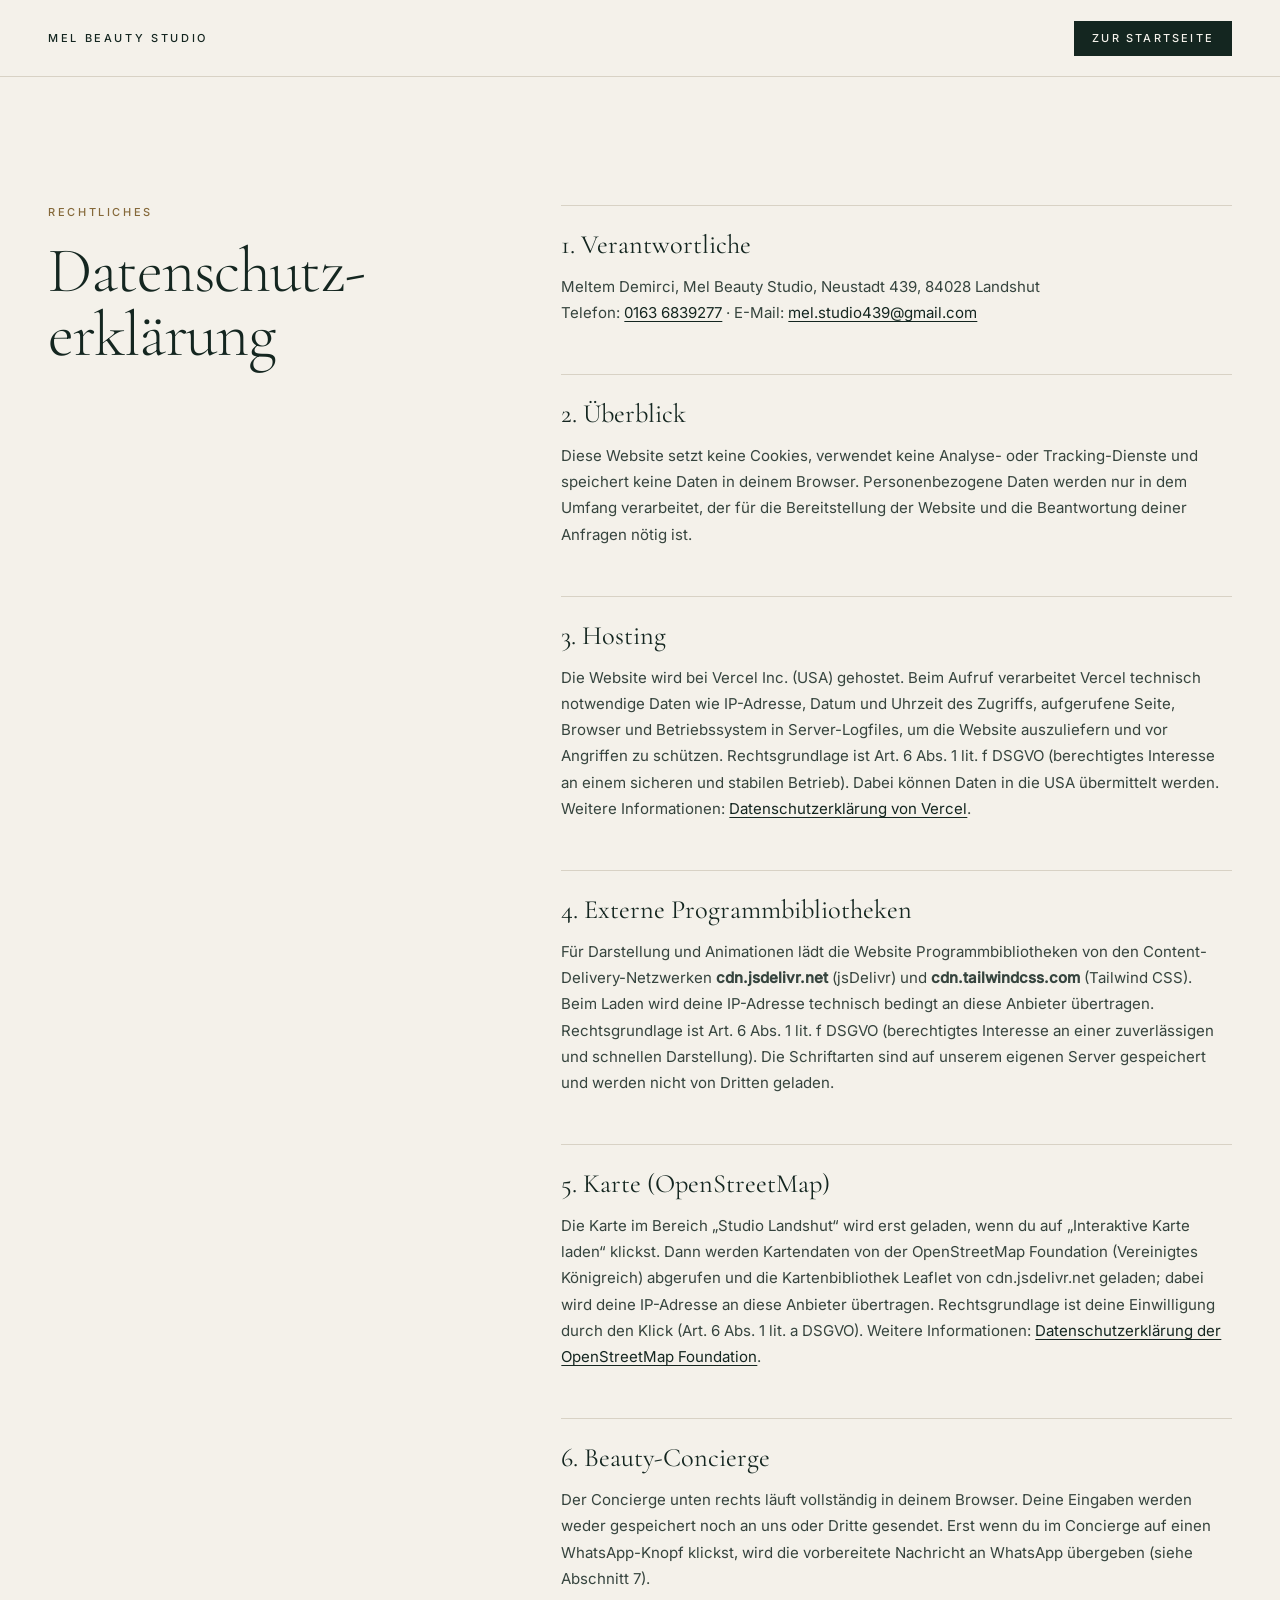
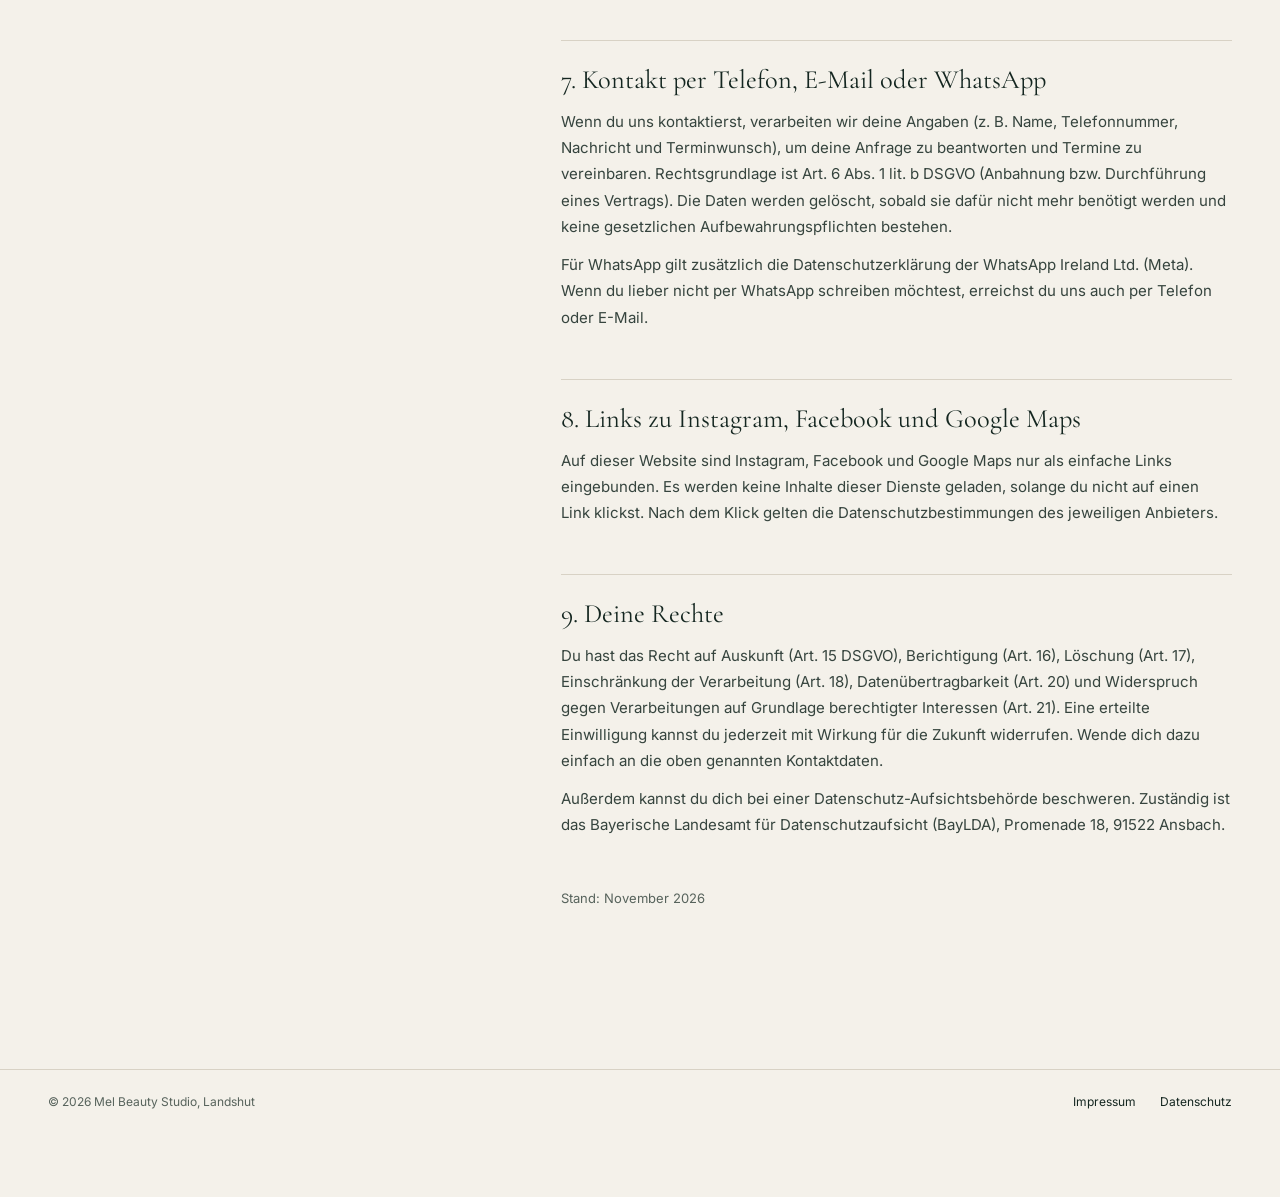
==== datenschutz.html @ f7a26588 "Impressum und Datenschutz als eigene Seiten, im Footer verlinkt Co-Authored-By: Claude Opus 5.5 <nor" ====
<!doctype html>
<html lang="de">
<head>
<meta charset="utf-8">
<meta name="viewport" content="width=device-width, initial-scale=1, viewport-fit=cover">
<title>Datenschutz | Mel Beauty Studio Landshut</title>
<meta name="robots" content="noindex, follow">
<meta name="theme-color" content="#F4F1EA">
<link rel="preload" href="fonts/inter-latin-400-normal.woff2" as="font" type="font/woff2" crossorigin>
<link rel="stylesheet" href="assets/nav-hero.css">
<link rel="stylesheet" href="assets/footer.css">
<link rel="stylesheet" href="assets/legal.css">
</head>
<body>
<header class="legal-top">
  <div class="legal-top__in">
    <a class="legal-top__brand" href="./">Mel Beauty Studio</a>
    <a class="legal-top__back" href="./">Zur Startseite</a>
  </div>
</header>

<main class="legal">
  <div class="legal__head">
    <p class="legal__eyebrow">Rechtliches</p>
    <h1 class="legal__h1">Datenschutz&shy;erklärung</h1>
  </div>
  <div class="legal__body">
    <h2>1. Verantwortliche</h2>
    <p>Meltem Demirci, Mel Beauty Studio, Neustadt 439, 84028 Landshut<br>
    Telefon: <a href="tel:+491636839277">0163 6839277</a> · E-Mail: <a href="mailto:mel.studio439@gmail.com">mel.studio439@gmail.com</a></p>

    <h2>2. Überblick</h2>
    <p>Diese Website setzt keine Cookies, verwendet keine Analyse- oder Tracking-Dienste und speichert keine Daten in deinem Browser. Personenbezogene Daten werden nur in dem Umfang verarbeitet, der für die Bereitstellung der Website und die Beantwortung deiner Anfragen nötig ist.</p>

    <h2>3. Hosting</h2>
    <p>Die Website wird bei Vercel Inc. (USA) gehostet. Beim Aufruf verarbeitet Vercel technisch notwendige Daten wie IP-Adresse, Datum und Uhrzeit des Zugriffs, aufgerufene Seite, Browser und Betriebssystem in Server-Logfiles, um die Website auszuliefern und vor Angriffen zu schützen. Rechtsgrundlage ist Art. 6 Abs. 1 lit. f DSGVO (berechtigtes Interesse an einem sicheren und stabilen Betrieb). Dabei können Daten in die USA übermittelt werden. Weitere Informationen: <a href="https://vercel.com/legal/privacy-policy" target="_blank" rel="noopener">Datenschutzerklärung von Vercel</a>.</p>

    <h2>4. Externe Programmbibliotheken</h2>
    <p>Für Darstellung und Animationen lädt die Website Programmbibliotheken von den Content-Delivery-Netzwerken <b>cdn.jsdelivr.net</b> (jsDelivr) und <b>cdn.tailwindcss.com</b> (Tailwind CSS). Beim Laden wird deine IP-Adresse technisch bedingt an diese Anbieter übertragen. Rechtsgrundlage ist Art. 6 Abs. 1 lit. f DSGVO (berechtigtes Interesse an einer zuverlässigen und schnellen Darstellung). Die Schriftarten sind auf unserem eigenen Server gespeichert und werden nicht von Dritten geladen.</p>

    <h2>5. Karte (OpenStreetMap)</h2>
    <p>Die Karte im Bereich „Studio Landshut“ wird erst geladen, wenn du auf „Interaktive Karte laden“ klickst. Dann werden Kartendaten von der OpenStreetMap Foundation (Vereinigtes Königreich) abgerufen und die Kartenbibliothek Leaflet von cdn.jsdelivr.net geladen; dabei wird deine IP-Adresse an diese Anbieter übertragen. Rechtsgrundlage ist deine Einwilligung durch den Klick (Art. 6 Abs. 1 lit. a DSGVO). Weitere Informationen: <a href="https://osmfoundation.org/wiki/Privacy_Policy" target="_blank" rel="noopener">Datenschutzerklärung der OpenStreetMap Foundation</a>.</p>

    <h2>6. Beauty-Concierge</h2>
    <p>Der Concierge unten rechts läuft vollständig in deinem Browser. Deine Eingaben werden weder gespeichert noch an uns oder Dritte gesendet. Erst wenn du im Concierge auf einen WhatsApp-Knopf klickst, wird die vorbereitete Nachricht an WhatsApp übergeben (siehe Abschnitt 7).</p>

    <h2>7. Kontakt per Telefon, E-Mail oder WhatsApp</h2>
    <p>Wenn du uns kontaktierst, verarbeiten wir deine Angaben (z.&nbsp;B. Name, Telefonnummer, Nachricht und Terminwunsch), um deine Anfrage zu beantworten und Termine zu vereinbaren. Rechtsgrundlage ist Art. 6 Abs. 1 lit. b DSGVO (Anbahnung bzw. Durchführung eines Vertrags). Die Daten werden gelöscht, sobald sie dafür nicht mehr benötigt werden und keine gesetzlichen Aufbewahrungspflichten bestehen.</p>
    <p>Für WhatsApp gilt zusätzlich die Datenschutzerklärung der WhatsApp Ireland Ltd. (Meta). Wenn du lieber nicht per WhatsApp schreiben möchtest, erreichst du uns auch per Telefon oder E-Mail.</p>

    <h2>8. Links zu Instagram, Facebook und Google Maps</h2>
    <p>Auf dieser Website sind Instagram, Facebook und Google Maps nur als einfache Links eingebunden. Es werden keine Inhalte dieser Dienste geladen, solange du nicht auf einen Link klickst. Nach dem Klick gelten die Datenschutzbestimmungen des jeweiligen Anbieters.</p>

    <h2>9. Deine Rechte</h2>
    <p>Du hast das Recht auf Auskunft (Art. 15 DSGVO), Berichtigung (Art. 16), Löschung (Art. 17), Einschränkung der Verarbeitung (Art. 18), Datenübertragbarkeit (Art. 20) und Widerspruch gegen Verarbeitungen auf Grundlage berechtigter Interessen (Art. 21). Eine erteilte Einwilligung kannst du jederzeit mit Wirkung für die Zukunft widerrufen. Wende dich dazu einfach an die oben genannten Kontaktdaten.</p>
    <p>Außerdem kannst du dich bei einer Datenschutz-Aufsichtsbehörde beschweren. Zuständig ist das Bayerische Landesamt für Datenschutzaufsicht (BayLDA), Promenade 18, 91522 Ansbach.</p>

    <p class="legal__stand">Stand: November 2026</p>
  </div>
</main>

<footer class="foot-x">
  <div class="foot-x__bar">
    <div class="foot-x__barin">
      <span>© 2026 Mel Beauty Studio, Landshut</span>
      <span class="foot-x__legal"><a href="impressum.html">Impressum</a><a href="datenschutz.html" aria-current="page">Datenschutz</a></span>
    </div>
  </div>
</footer>
</body>
</html>
---- assets/nav-hero.css ----
/* =========================================================
   Mel Beauty Studio · Navigation & Hero (Section-Rebuild, Schritt 1)
   Design-System als Custom Properties, keine Extra-Effekte.
   ========================================================= */

@font-face{font-family:"Cormorant Garamond";src:url(../fonts/cormorant-garamond-latin-300-normal.woff2) format("woff2");font-weight:300;font-style:normal;font-display:swap}
@font-face{font-family:"Cormorant Garamond";src:url(../fonts/cormorant-garamond-latin-300-italic.woff2) format("woff2");font-weight:300;font-style:italic;font-display:swap}
@font-face{font-family:"Cormorant Garamond";src:url(../fonts/cormorant-garamond-latin-400-normal.woff2) format("woff2");font-weight:400;font-style:normal;font-display:swap}
@font-face{font-family:"Cormorant Garamond";src:url(../fonts/cormorant-garamond-latin-400-italic.woff2) format("woff2");font-weight:400;font-style:italic;font-display:swap}
@font-face{font-family:"Inter";src:url(../fonts/inter-latin-300-normal.woff2) format("woff2");font-weight:300;font-display:swap}
@font-face{font-family:"Inter";src:url(../fonts/inter-latin-400-normal.woff2) format("woff2");font-weight:400;font-display:swap}
@font-face{font-family:"Inter";src:url(../fonts/inter-latin-500-normal.woff2) format("woff2");font-weight:500;font-display:swap}

:root{
  --bg-primary:#F4F1EA;        /* Warmes Papier-Beige */
  --text-primary:#142620;      /* Tiefes Tannengrün */
  --border-hairline:#D8D2C5;   /* 1px Linien */
  --accent-gold:#B89758;       /* Mattes Messing (Linien, Deko) */
  --accent-gold-text:#85693A;  /* Messing für kleine Schrift: 4,6:1 auf --bg-primary */
  --font-display:"Cormorant Garamond",Georgia,serif;
  --font-ui:"Inter",system-ui,-apple-system,"Segoe UI",sans-serif;
  --nav-h:76px;
}
body{background:var(--bg-primary)}

/* ---------------- Navigation ---------------- */
.nav-x{position:fixed;inset:0 0 auto 0;z-index:50;height:var(--nav-h);background:var(--bg-primary);border-bottom:1px solid var(--border-hairline);font-family:var(--font-ui);color:var(--text-primary)}
.nav-x__inner{max-width:1400px;height:100%;margin:0 auto;padding:0 1.5rem;display:grid;grid-template-columns:1fr auto;align-items:center;gap:1rem}
.nav-x__brand{font-size:11px;font-weight:500;letter-spacing:.24em;text-transform:uppercase;text-decoration:none;color:var(--text-primary);white-space:nowrap}
.nav-x__links{display:none}
.nav-x__links a{position:relative;font-size:12px;font-weight:400;letter-spacing:.08em;text-decoration:none;color:var(--text-primary);padding:.35rem 0;
  background:linear-gradient(currentColor,currentColor) 100% 100%/0 1px no-repeat;transition:background-size .5s cubic-bezier(.22,1,.36,1)}
.nav-x__links a:hover,.nav-x__links a.is-active{background-size:100% 1px;background-position:0 100%}
.nav-x__right{display:flex;align-items:center;justify-content:flex-end;gap:.5rem}
.nav-x__cta{border-radius:0;padding:10px 20px;background:var(--text-primary);color:var(--bg-primary);font-family:var(--font-ui);font-size:11px;font-weight:500;letter-spacing:.2em;text-transform:uppercase;line-height:1;white-space:nowrap;transition:background-color .3s}
.nav-x__cta:hover{background:#1F3A31}
.nav-x__cta:focus-visible,.nav-x__brand:focus-visible,.nav-x__links a:focus-visible,.hero-x__link:focus-visible{outline:1px solid var(--text-primary);outline-offset:4px}
.nav-x__burger{position:relative;width:36px;height:36px;display:grid;place-items:center}
.nav-x__burger span{position:absolute;left:9px;right:9px;height:1px;background:var(--text-primary);transition:transform .4s cubic-bezier(.22,1,.36,1)}
.nav-x__burger span:first-child{transform:translateY(-3.5px)}
.nav-x__burger span:last-child{transform:translateY(3.5px)}
.nav-x__burger[aria-expanded="true"] span:first-child{transform:rotate(45deg)}
.nav-x__burger[aria-expanded="true"] span:last-child{transform:rotate(-45deg)}
.mnav{background:var(--bg-primary)}
.mnav nav a{color:var(--text-primary)!important;font-family:var(--font-display)!important;font-weight:300!important;border-color:var(--border-hairline)!important}

/* Schmale Handys: Brand und Button etwas kompakter, damit alles in eine Zeile passt */
@media (max-width:639px){
  .nav-x__brand{font-size:10px;letter-spacing:.18em}
  .nav-x__cta{padding:10px 14px;font-size:10px;letter-spacing:.14em}
}
@media (min-width:768px){
  .nav-x__inner{padding:0 3rem;grid-template-columns:1fr auto 1fr}
  .nav-x__links{display:flex;gap:2.5rem;justify-content:center}
  .nav-x__burger{display:none}
}

/* ---------------- Hero ---------------- */
.hero-x{position:relative;background:var(--bg-primary);color:var(--text-primary);font-family:var(--font-ui)}
.hero-x__wrap{max-width:1400px;margin:0 auto;padding:7rem 1.5rem 5rem}
.hero-x__eyebrow{margin:0 0 1.5rem;font-size:11px;font-weight:500;letter-spacing:.24em;text-transform:uppercase;color:var(--accent-gold-text)}
.hero-x__title{margin:0;font-family:var(--font-display);font-weight:300;font-size:clamp(3rem,5.5vw,5.4rem);line-height:.98;letter-spacing:-.02em;color:var(--text-primary);text-wrap:balance}
.hero-x__title em{font-style:italic;font-weight:300;color:inherit}
.hero-x__rule{display:block;width:4rem;height:1px;margin:2rem 0;background:var(--border-hairline)}
.hero-x__sub{max-width:28rem;margin:0;font-size:15px;font-weight:400;line-height:1.75;color:rgba(20,38,32,.8)}
.hero-x__link{display:inline-block;margin-top:2rem;padding-bottom:4px;font-size:12px;font-weight:500;letter-spacing:.12em;text-transform:uppercase;text-decoration:none;color:var(--text-primary);
  background:linear-gradient(currentColor,currentColor) 0 100%/100% 1px no-repeat;transition:background-size .6s cubic-bezier(.22,1,.36,1)}
.hero-x__link:hover{background-size:0 1px;background-position:100% 100%}

.hero-x__media{position:relative;margin-top:3.5rem}
.hero-x__main{position:relative;margin:0 0 0 auto;width:100%;aspect-ratio:3/4;overflow:hidden;border-radius:0;background:var(--border-hairline)}
.hero-x__main img,.hero-x__detail img{display:block;width:100%;height:100%;object-fit:cover;object-position:center}
.hero-x__detail{position:relative;z-index:10;margin:-6rem 0 0;width:10rem;aspect-ratio:1;overflow:hidden;border-radius:0;border:8px solid var(--bg-primary);background:var(--border-hairline)}

@media (min-width:768px){
  .hero-x__wrap{padding:9rem 3rem 5rem}
  .hero-x__main{width:85%}
  .hero-x__detail{width:12rem}
}
@media (min-width:1024px){
  .hero-x__wrap{display:grid;grid-template-columns:repeat(12,minmax(0,1fr));column-gap:3rem;align-items:end}
  .hero-x__text{grid-column:span 6 / span 6;padding-bottom:1rem}
  .hero-x__media{grid-column:span 6 / span 6;margin-top:0}
}
/* Handy: Detailbild kleiner, Hauptbild nicht zu hoch */
@media (max-width:767px){
  .hero-x__main{width:88%}
  .hero-x__detail{width:8.5rem;margin-top:-4.5rem;border-width:6px}
}
---- assets/footer.css ----
/* =========================================================
   Mel Beauty Studio · Abschluss & Footer
   (Section-Rebuild, Schritt 8) – nutzt das Design-System aus nav-hero.css
   ========================================================= */

/* ---------------- Abschluss: dunkelgrüne Fläche ---------------- */
.cta-x{position:relative;z-index:1;background:var(--text-primary);color:var(--bg-primary);font-family:var(--font-ui)}
.cta-x ::selection{background:var(--accent-gold);color:var(--text-primary)}
.cta-x__wrap{max-width:1400px;margin:0 auto;padding:6rem 1.5rem;display:grid;gap:2.5rem}
.cta-x__eyebrow{margin:0 0 1.25rem;font-size:11px;font-weight:500;letter-spacing:.24em;text-transform:uppercase;color:var(--accent-gold)}
.cta-x__h2{margin:0;font-family:var(--font-display);font-weight:300;font-size:clamp(2.6rem,6vw,5.4rem);line-height:1;letter-spacing:-.02em;color:var(--bg-primary)}
.cta-x__h2 em{font-style:italic;font-weight:300;color:var(--accent-gold)}
.cta-x__actions{display:flex;flex-direction:column;align-items:flex-start;gap:1.25rem}
.cta-x__btn{display:inline-flex;align-items:center;gap:.75rem;padding:16px 26px;border:0;border-radius:0;background:var(--bg-primary);color:var(--text-primary);font-family:var(--font-ui);font-size:11px;font-weight:500;letter-spacing:.2em;text-transform:uppercase;line-height:1;cursor:pointer;transition:background-color .3s}
.cta-x__btn:hover{background:#E6E0D3}
.cta-x__btn:focus-visible,.cta-x__link:focus-visible{outline:1px solid var(--bg-primary);outline-offset:4px}
.cta-x__link{padding-bottom:3px;font-size:13px;color:rgba(244,241,234,.85);text-decoration:none;background:linear-gradient(currentColor,currentColor) 0 100%/100% 1px no-repeat;transition:background-size .6s cubic-bezier(.22,1,.36,1)}
.cta-x__link:hover{background-size:0 1px;background-position:100% 100%}

/* ---------------- Footer ---------------- */
.foot-x{position:relative;z-index:1;background:var(--bg-primary);color:var(--text-primary);font-family:var(--font-ui)}
.foot-x__wrap{max-width:1400px;margin:0 auto;padding:5rem 1.5rem 3rem;display:grid;gap:2.5rem}
.foot-x__name{margin:0;font-family:var(--font-display);font-weight:300;font-size:2rem;line-height:1.1;color:var(--text-primary)}
.foot-x__tag{margin:.6rem 0 0;font-size:11px;font-weight:500;letter-spacing:.2em;text-transform:uppercase;color:rgba(20,38,32,.7)}
.foot-x__label{margin:0 0 .9rem;font-size:11px;font-weight:500;letter-spacing:.2em;text-transform:uppercase;color:var(--accent-gold-text)}
.foot-x__col p:not(.foot-x__label){margin:0 0 1rem;font-size:14px;line-height:1.75;color:rgba(20,38,32,.8)}
.foot-x a{color:var(--text-primary);text-decoration:none;background:linear-gradient(currentColor,currentColor) 0 100%/0 1px no-repeat;transition:background-size .5s cubic-bezier(.22,1,.36,1)}
.foot-x a:hover{background-size:100% 1px}
.foot-x a:focus-visible{outline:1px solid var(--text-primary);outline-offset:3px}

/* Große, ruhige Wortmarke */
.foot-x__mark{margin:0;padding:0 1rem .12em;font-family:var(--font-display);font-weight:300;font-size:clamp(3rem,12.5vw,12.5rem);line-height:.9;letter-spacing:-.03em;text-align:center;white-space:nowrap;overflow:hidden;color:var(--text-primary);opacity:.07;user-select:none}

.foot-x__bar{border-top:1px solid var(--border-hairline)}
.foot-x__barin{max-width:1400px;margin:0 auto;padding:1.5rem 1.5rem 5.5rem;display:flex;flex-wrap:wrap;justify-content:space-between;gap:1rem;font-size:12px;color:rgba(20,38,32,.7)}
.foot-x__legal{display:flex;gap:1.5rem}

@media (min-width:640px){.foot-x__wrap{grid-template-columns:1fr 1fr}.foot-x__brand{grid-column:1 / -1}}
@media (min-width:768px){
  .cta-x__wrap{padding:8rem 3rem}
  .foot-x__wrap{padding:6rem 3rem 3rem}
  .foot-x__barin{padding:1.5rem 3rem 5.5rem}
}
@media (min-width:1024px){
  .cta-x__wrap{grid-template-columns:repeat(12,minmax(0,1fr));column-gap:3rem;align-items:end;padding:10rem 3rem}
  .cta-x__text{grid-column:1 / span 8}
  .cta-x__actions{grid-column:9 / span 4;align-items:flex-end}
  .foot-x__wrap{grid-template-columns:repeat(12,minmax(0,1fr));column-gap:3rem;padding:7rem 3rem 4rem}
  .foot-x__brand{grid-column:1 / span 5}
  .foot-x__col:nth-of-type(2){grid-column:6 / span 3}
  .foot-x__col:nth-of-type(3){grid-column:9 / span 2}
  .foot-x__col:nth-of-type(4){grid-column:11 / span 2}
}
---- assets/legal.css ----
/* =========================================================
   Mel Beauty Studio · Impressum & Datenschutz
   Eigenständige Unterseiten im Design-System aus nav-hero.css
   ========================================================= */

*,*::before,*::after{box-sizing:border-box}
body{margin:0;color:var(--text-primary);font-family:var(--font-ui);-webkit-font-smoothing:antialiased}

/* Kopfzeile: Marke + Rückweg */
.legal-top{border-bottom:1px solid var(--border-hairline)}
.legal-top__in{max-width:1400px;height:var(--nav-h);margin:0 auto;padding:0 1.5rem;display:flex;align-items:center;justify-content:space-between;gap:1rem}
.legal-top__brand{font-size:11px;font-weight:500;letter-spacing:.24em;text-transform:uppercase;color:var(--text-primary);text-decoration:none}
.legal-top__back{display:inline-block;padding:12px 18px;background:var(--text-primary);color:var(--bg-primary);font-size:11px;font-weight:500;letter-spacing:.2em;text-transform:uppercase;line-height:1;text-decoration:none;white-space:nowrap}
.legal-top__back:hover{background:#24392F}
.legal-top a:focus-visible{outline:1px solid var(--text-primary);outline-offset:3px}

/* Inhalt */
.legal{max-width:1400px;margin:0 auto;padding:4.5rem 1.5rem 6rem}
.legal__eyebrow{margin:0 0 1.25rem;font-size:11px;font-weight:500;letter-spacing:.24em;text-transform:uppercase;color:var(--accent-gold-text)}
.legal__h1{margin:0;font-family:var(--font-display);font-weight:300;font-size:clamp(2.6rem,5vw,4.4rem);line-height:1;letter-spacing:-.02em}
.legal__body{max-width:44rem;margin-top:3.5rem}
.legal__body h2{margin:3rem 0 0;padding-top:1.5rem;border-top:1px solid var(--border-hairline);font-family:var(--font-display);font-weight:400;font-size:1.65rem;line-height:1.2}
.legal__body h2:first-child{margin-top:0}
.legal__body h3{margin:1.75rem 0 0;font-size:12px;font-weight:500;letter-spacing:.16em;text-transform:uppercase}
.legal__body p,.legal__body li{font-size:15px;line-height:1.75;color:rgba(20,38,32,.85)}
.legal__body p{margin:.75rem 0 0}
.legal__body ul{margin:.75rem 0 0;padding-left:1.1rem}
.legal__body a{color:var(--text-primary);text-underline-offset:3px;text-decoration-thickness:1px}
.legal__body a:focus-visible{outline:1px solid var(--text-primary);outline-offset:3px}
.legal__stand{margin-top:3rem!important;font-size:13px!important;color:rgba(20,38,32,.7)!important}

/* Platzhalter: deutlich sichtbar, bis Mel die Angabe bestätigt */
.todo{padding:.1rem .4rem;background:#F3E3B8;color:#5A4410;font-weight:500}

@media (min-width:768px){.legal-top__in{padding:0 3rem}.legal{padding:6rem 3rem 8rem}}
@media (min-width:1024px){
  .legal{display:grid;grid-template-columns:repeat(12,minmax(0,1fr));column-gap:3rem;padding:8rem 3rem 10rem}
  .legal__head{grid-column:1 / span 4;align-self:start;position:sticky;top:3rem}
  .legal__body{grid-column:6 / span 7;margin-top:0}
}
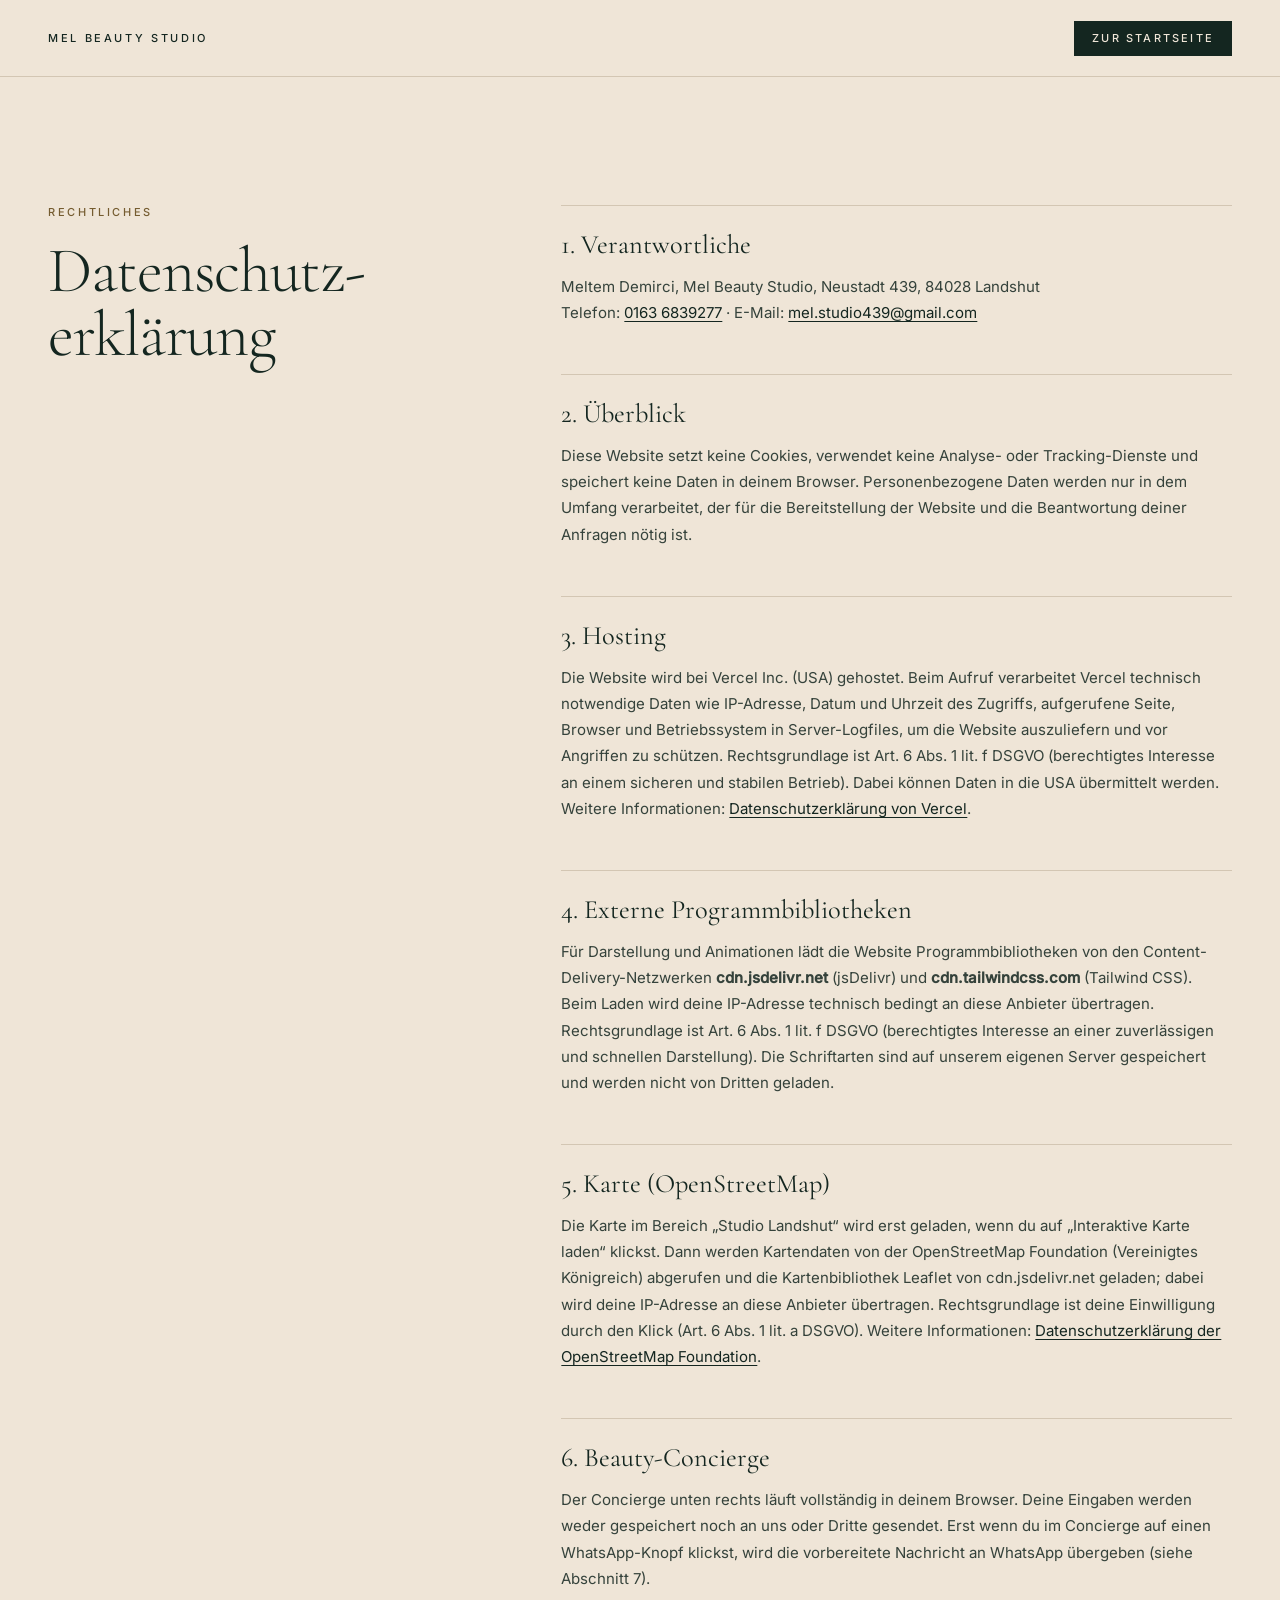
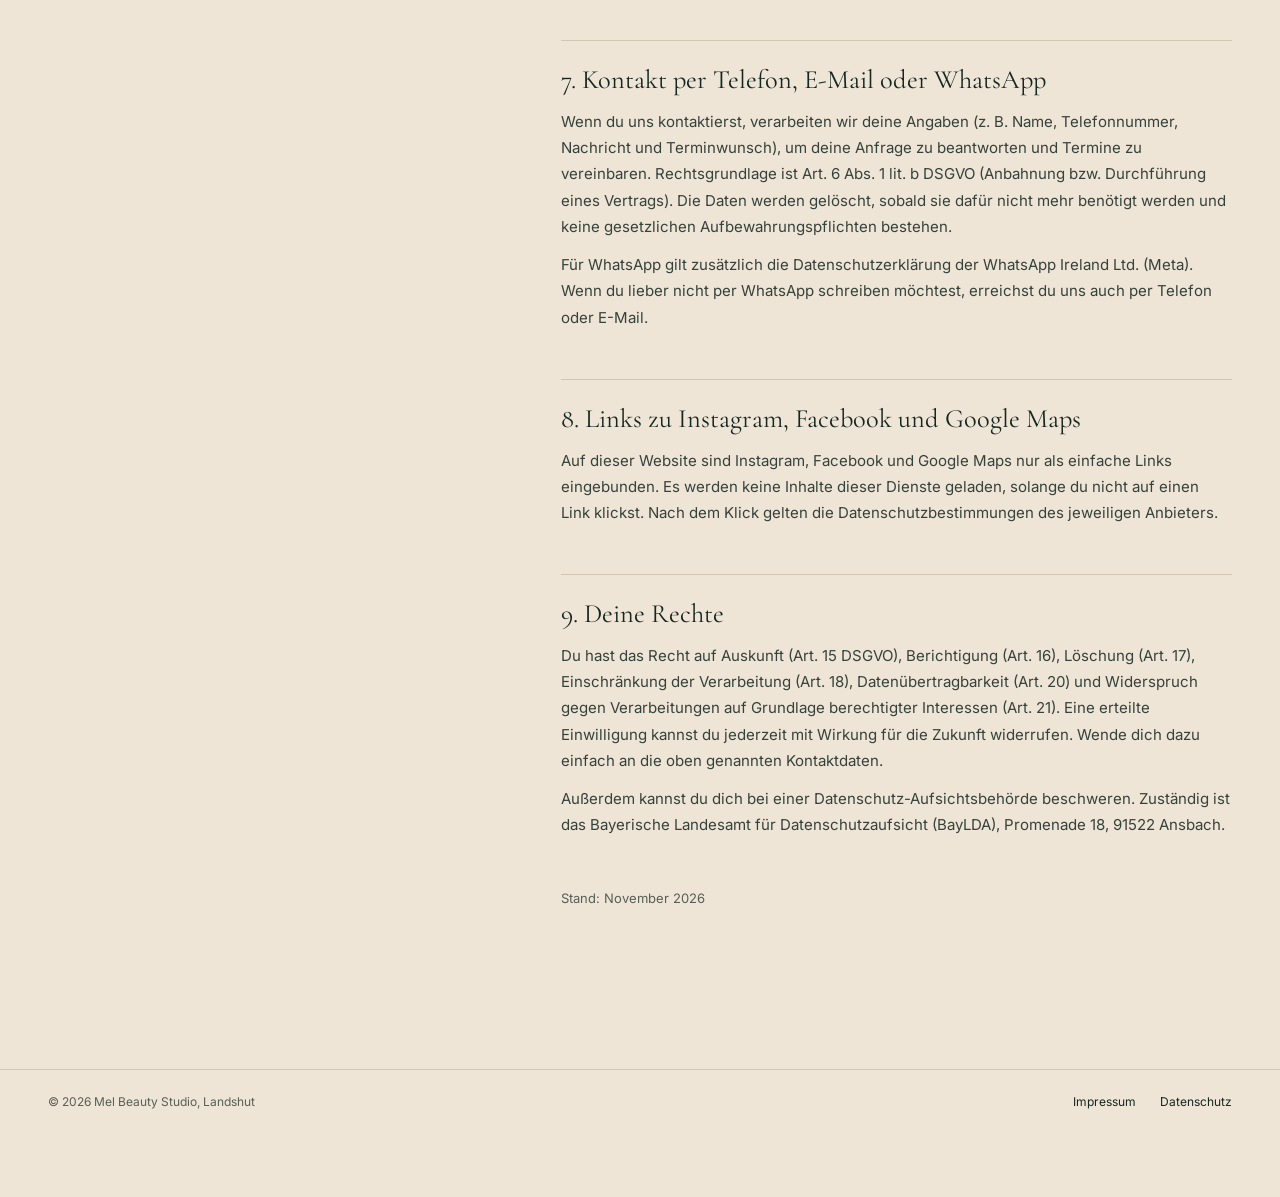
==== commit c8407258: "Farbpalette auf das Beige aus Mels Studio umgestellt Co-Authored-By: Claude Opus 5.5 <noreply@anthro" ====
--- a/datenschutz.html
+++ b/datenschutz.html
@@ -5,7 +5,7 @@
 <meta name="viewport" content="width=device-width, initial-scale=1, viewport-fit=cover">
 <title>Datenschutz | Mel Beauty Studio Landshut</title>
 <meta name="robots" content="noindex, follow">
-<meta name="theme-color" content="#F4F1EA">
+<meta name="theme-color" content="#EFE5D7">
 <link rel="preload" href="fonts/inter-latin-400-normal.woff2" as="font" type="font/woff2" crossorigin>
 <link rel="stylesheet" href="assets/nav-hero.css">
 <link rel="stylesheet" href="assets/footer.css">
--- a/assets/nav-hero.css
+++ b/assets/nav-hero.css
@@ -12,11 +12,13 @@
 @font-face{font-family:"Inter";src:url(../fonts/inter-latin-500-normal.woff2) format("woff2");font-weight:500;font-display:swap}
 
 :root{
-  --bg-primary:#F4F1EA;        /* Warmes Papier-Beige */
+  --bg-primary:#EFE5D7;        /* Studio-Beige: warmes Creme der Wände bei Mel */
+  --bg-secondary:#E7DBCA;      /* Sand: etwas tiefere Fläche für Wechsel zwischen Sektionen */
+  --bg-paper:#F7F1E8;          /* Hellstes Beige: Chat-Blasen, Eingabefelder */
   --text-primary:#142620;      /* Tiefes Tannengrün */
-  --border-hairline:#D8D2C5;   /* 1px Linien */
+  --border-hairline:#D3C6B3;   /* 1px Linien */
   --accent-gold:#B89758;       /* Mattes Messing (Linien, Deko) */
-  --accent-gold-text:#85693A;  /* Messing für kleine Schrift: 4,6:1 auf --bg-primary */
+  --accent-gold-text:#755C30;  /* Messing für kleine Schrift: 5,1:1 auf Beige, 4,6:1 auf Sand */
   --font-display:"Cormorant Garamond",Georgia,serif;
   --font-ui:"Inter",system-ui,-apple-system,"Segoe UI",sans-serif;
   --nav-h:76px;
--- a/assets/footer.css
+++ b/assets/footer.css
@@ -12,7 +12,7 @@
 .cta-x__h2 em{font-style:italic;font-weight:300;color:var(--accent-gold)}
 .cta-x__actions{display:flex;flex-direction:column;align-items:flex-start;gap:1.25rem}
 .cta-x__btn{display:inline-flex;align-items:center;gap:.75rem;padding:16px 26px;border:0;border-radius:0;background:var(--bg-primary);color:var(--text-primary);font-family:var(--font-ui);font-size:11px;font-weight:500;letter-spacing:.2em;text-transform:uppercase;line-height:1;cursor:pointer;transition:background-color .3s}
-.cta-x__btn:hover{background:#E6E0D3}
+.cta-x__btn:hover{background:var(--bg-secondary)}
 .cta-x__btn:focus-visible,.cta-x__link:focus-visible{outline:1px solid var(--bg-primary);outline-offset:4px}
 .cta-x__link{padding-bottom:3px;font-size:13px;color:rgba(244,241,234,.85);text-decoration:none;background:linear-gradient(currentColor,currentColor) 0 100%/100% 1px no-repeat;transition:background-size .6s cubic-bezier(.22,1,.36,1)}
 .cta-x__link:hover{background-size:0 1px;background-position:100% 100%}
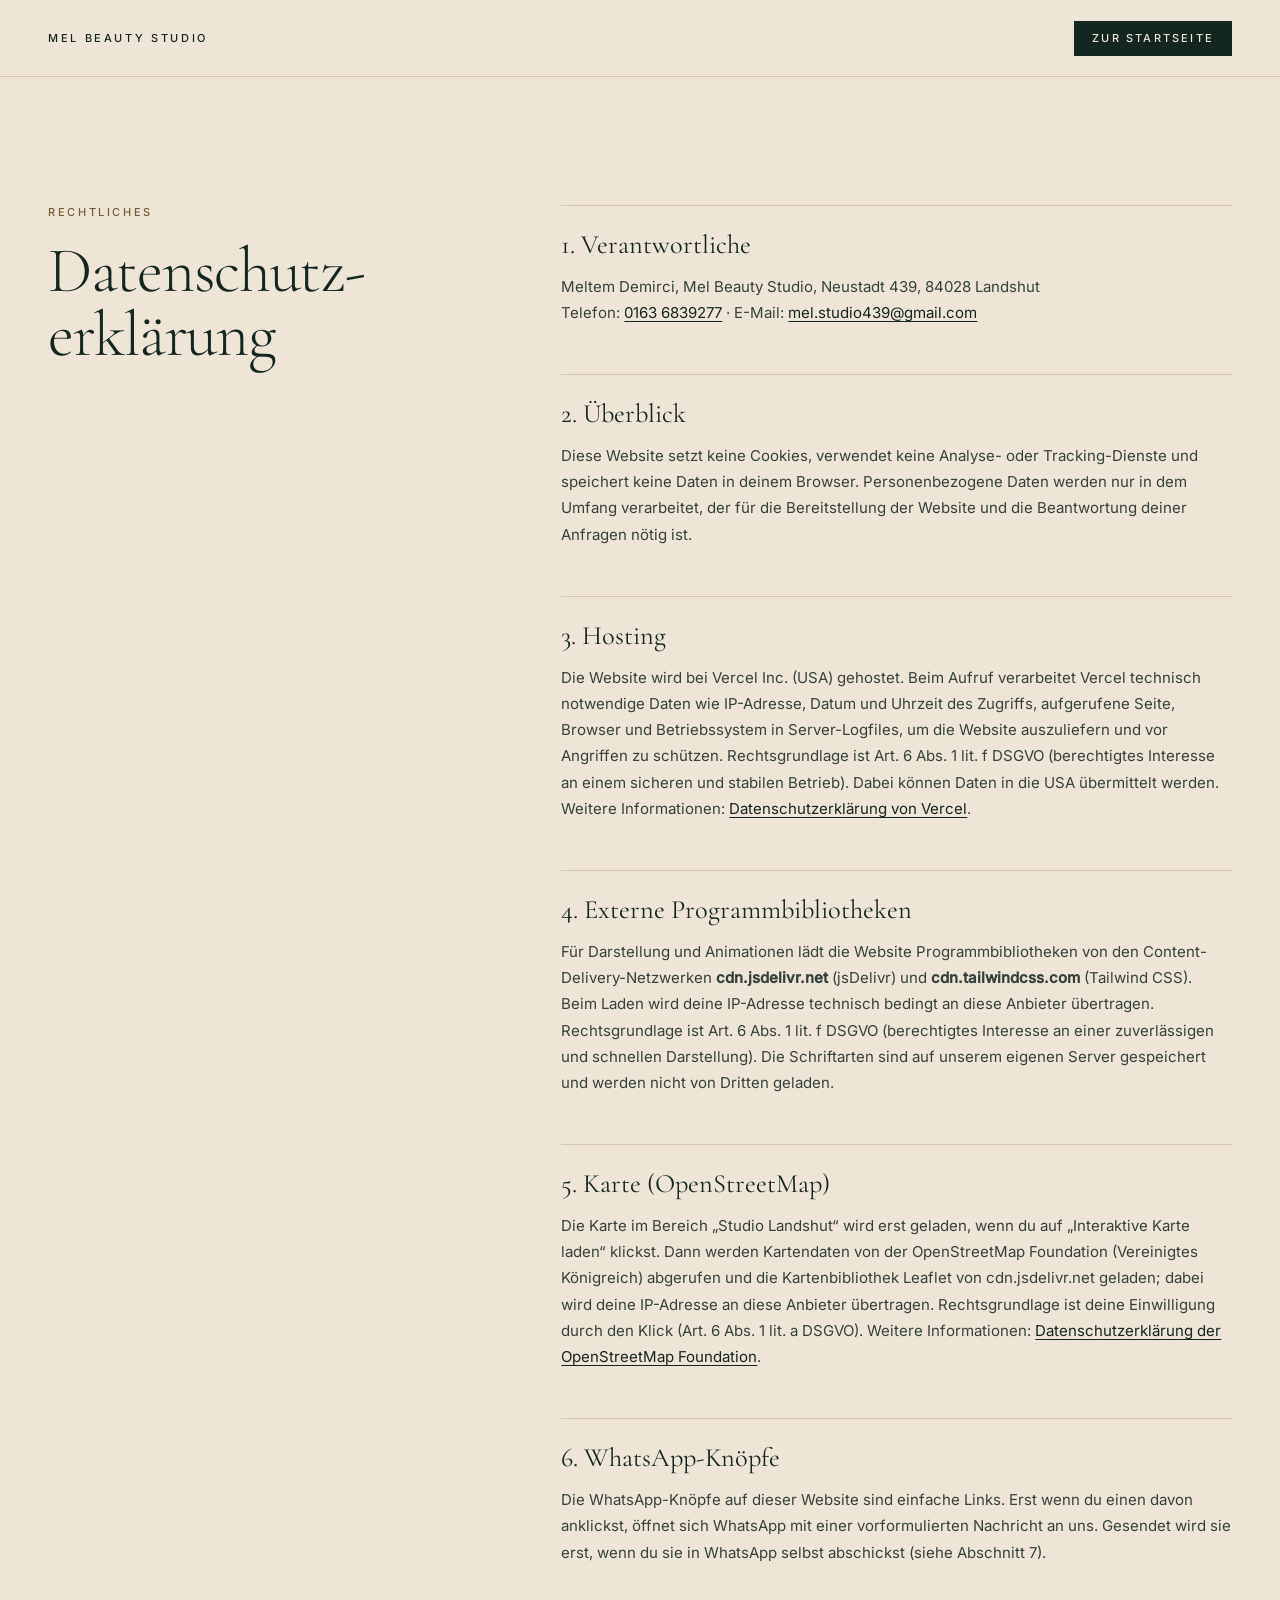
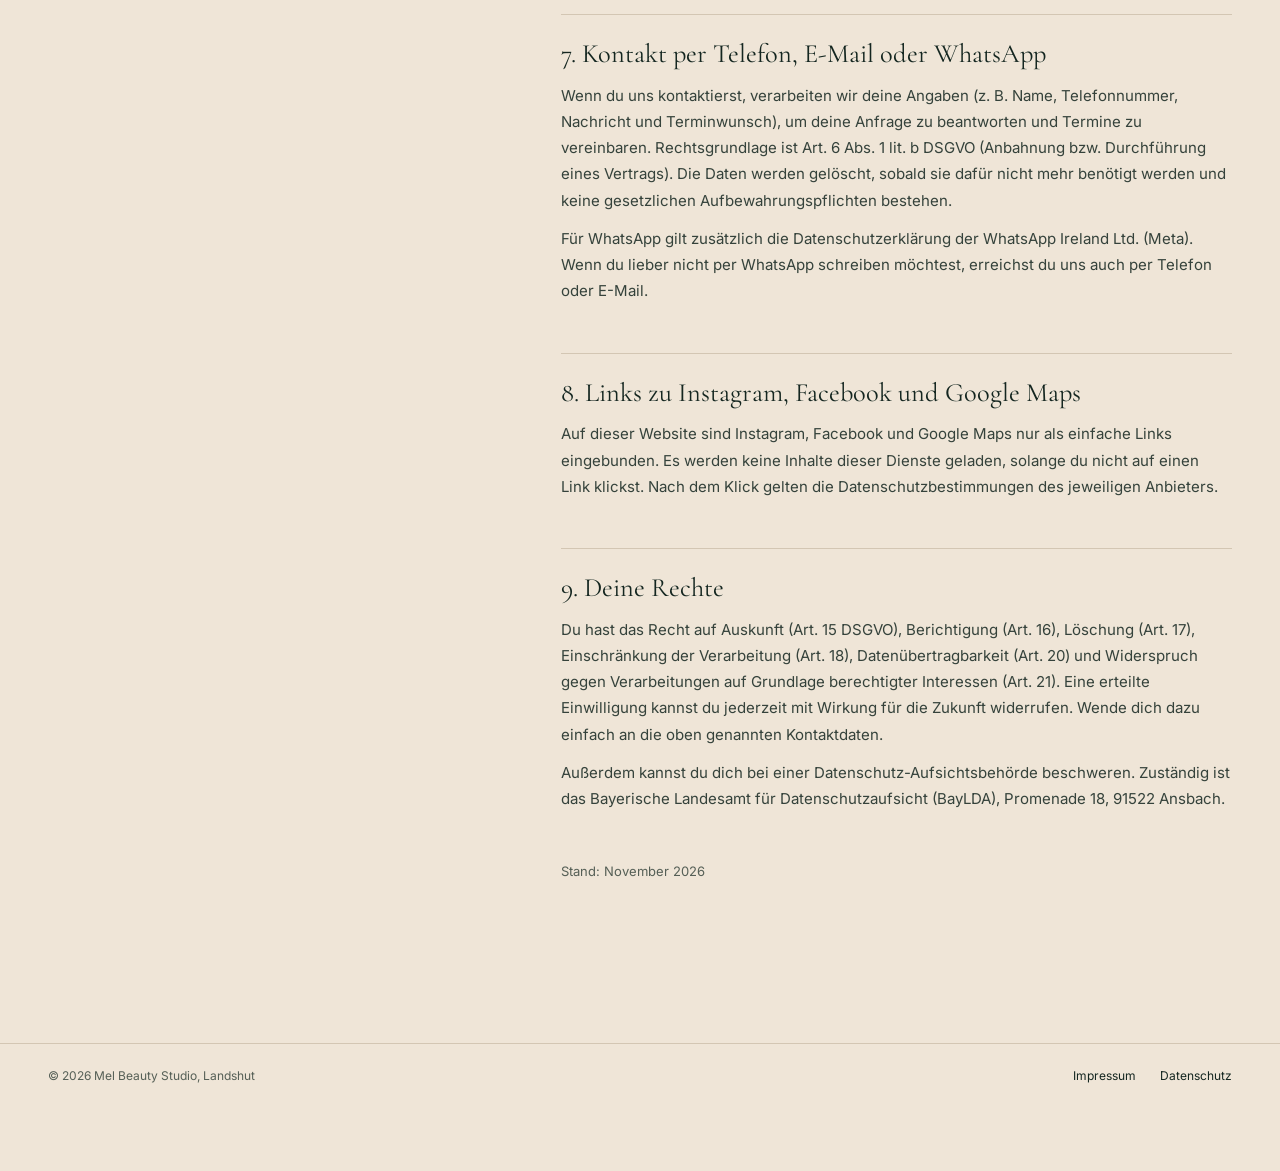
==== commit 17073e7b: "Persönlicher Hero, schlichtere Überschriften, WhatsApp statt Concierge Co-Authored-By: Claude Opus 5" ====
--- a/datenschutz.html
+++ b/datenschutz.html
@@ -41,8 +41,8 @@
     <h2>5. Karte (OpenStreetMap)</h2>
     <p>Die Karte im Bereich „Studio Landshut“ wird erst geladen, wenn du auf „Interaktive Karte laden“ klickst. Dann werden Kartendaten von der OpenStreetMap Foundation (Vereinigtes Königreich) abgerufen und die Kartenbibliothek Leaflet von cdn.jsdelivr.net geladen; dabei wird deine IP-Adresse an diese Anbieter übertragen. Rechtsgrundlage ist deine Einwilligung durch den Klick (Art. 6 Abs. 1 lit. a DSGVO). Weitere Informationen: <a href="https://osmfoundation.org/wiki/Privacy_Policy" target="_blank" rel="noopener">Datenschutzerklärung der OpenStreetMap Foundation</a>.</p>
 
-    <h2>6. Beauty-Concierge</h2>
-    <p>Der Concierge unten rechts läuft vollständig in deinem Browser. Deine Eingaben werden weder gespeichert noch an uns oder Dritte gesendet. Erst wenn du im Concierge auf einen WhatsApp-Knopf klickst, wird die vorbereitete Nachricht an WhatsApp übergeben (siehe Abschnitt 7).</p>
+    <h2>6. WhatsApp-Knöpfe</h2>
+    <p>Die WhatsApp-Knöpfe auf dieser Website sind einfache Links. Erst wenn du einen davon anklickst, öffnet sich WhatsApp mit einer vorformulierten Nachricht an uns. Gesendet wird sie erst, wenn du sie in WhatsApp selbst abschickst (siehe Abschnitt 7).</p>
 
     <h2>7. Kontakt per Telefon, E-Mail oder WhatsApp</h2>
     <p>Wenn du uns kontaktierst, verarbeiten wir deine Angaben (z.&nbsp;B. Name, Telefonnummer, Nachricht und Terminwunsch), um deine Anfrage zu beantworten und Termine zu vereinbaren. Rechtsgrundlage ist Art. 6 Abs. 1 lit. b DSGVO (Anbahnung bzw. Durchführung eines Vertrags). Die Daten werden gelöscht, sobald sie dafür nicht mehr benötigt werden und keine gesetzlichen Aufbewahrungspflichten bestehen.</p>
